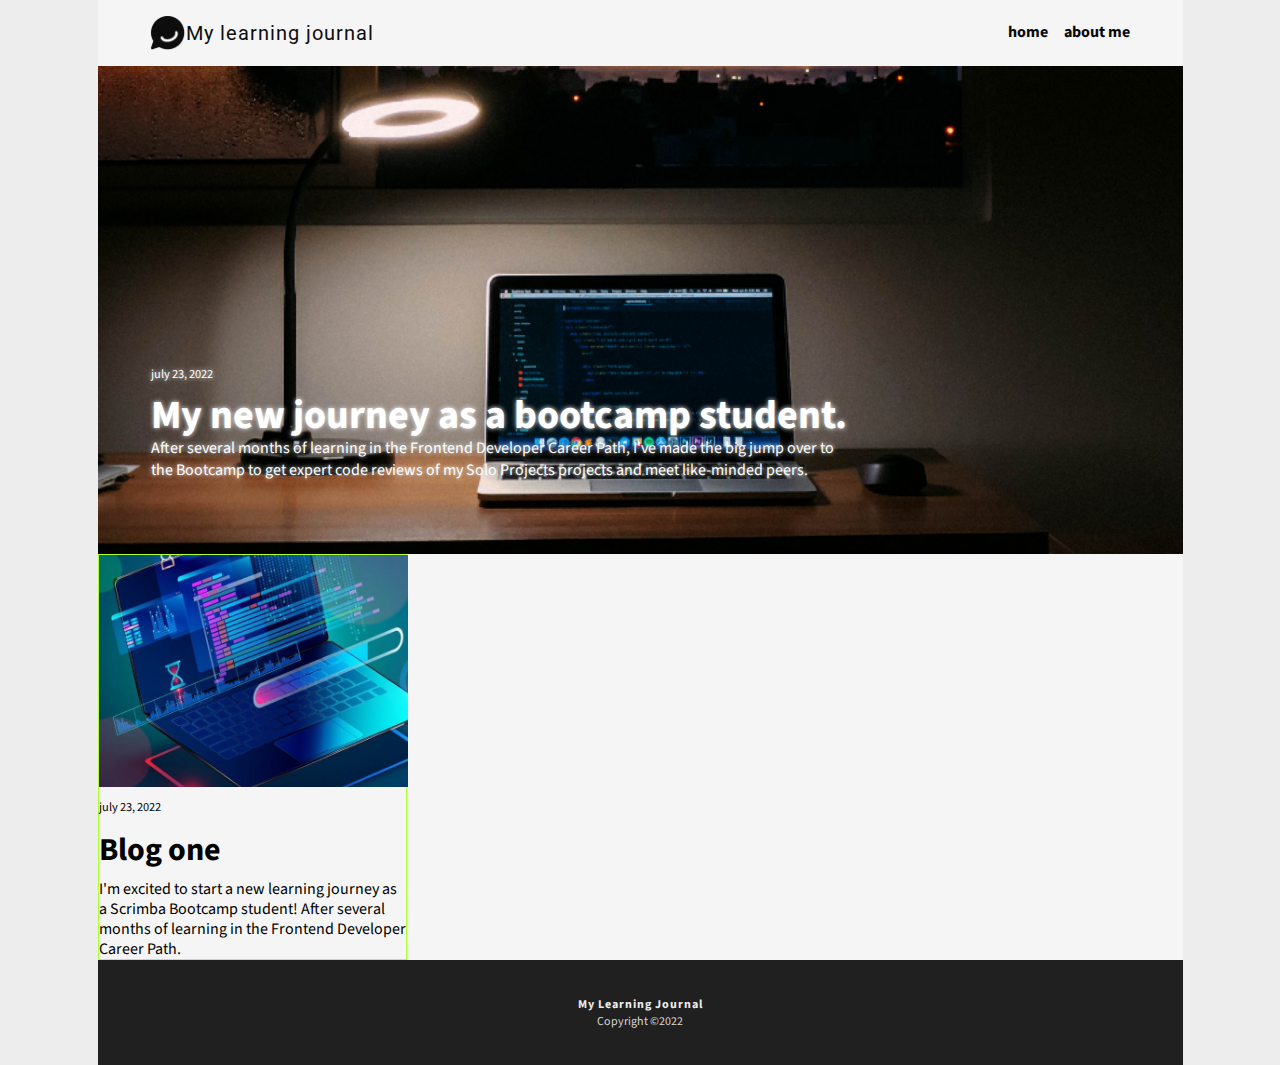
==== index.html @ 1aa3959c "added the necessary part design." ====
<!DOCTYPE html>
<html lang="en">
<head>
    <meta charset="UTF-8">
    <meta http-equiv="X-UA-Compatible" content="IE=edge">
    <meta name="viewport" content="width=device-width, initial-scale=1.0">
    <!-- googel fonts -->
    <link rel="preconnect" href="https://fonts.googleapis.com"><link rel="preconnect" href="https://fonts.gstatic.com" crossorigin><link href="https://fonts.googleapis.com/css2?family=Roboto:wght@700&family=Source+Sans+Pro:wght@400;700&display=swap" rel="stylesheet">
    <!-- css link -->
    <link rel="stylesheet" href="index.css">
    <title>Learning Journal</title>
</head>
<body>
    <div class="container">

        <header>
            <div class="title">
                <img class="chat" src="images/chat.png" alt="message icon">
            <p class="chat-p">My learning journal</p>
            </div>

            <nav>
                <ul>
                    <li><a href="#">home</a></li>
                    <li><a href="#">about me</a></li>
                </ul>
            </nav>
        </header>

        <main>
            <section class="top">
                <div class="main-img">
                    <div class="short-description">
                        <div class="date">july 23, 2022</div>
                        <h2>My new journey as a bootcamp student.</h2>
                        <p>After several months of learning in the Frontend Developer Career Path, I've made the big jump over to the Bootcamp to get expert code reviews of my Solo Projects projects and meet like-minded peers.</p>
                    </div>
                </div>
            </section>

            <section class="bottom">
                <div class="grid">
                    <article>
                        <div class="card">
                            <h4>Blog one</h4>
                            <p class="details">
                                I'm excited to start a new learning journey as a Scrimba Bootcamp student! After several months of learning in the Frontend Developer Career Path.
                            </p>
                            <img class="card-img" src="images/blog-one.jpg" alt="">
                            <p class="date">july 23, 2022</p>
                        </div>
                    </article>
                </div>
            </section>
        </main>

        <footer>
            <p class="footer-p">My Learning Journal</p>
            <p class="copyright">Copyright ©2022</p>
        </footer>
    </div>
</body>
</html>
---- index.css ----
*, ::before, ::after{
    margin: 0;
    padding: 0;
    box-sizing: border-box;
}

body{
    font-family: 'Source Sans Pro', sans-serif;
    background-color: rgb(237, 237, 237);
}

img{
    width: 100%;
}

.chat{
    width: 34.25px;
    height: 34.25px;
}

.container{
    max-width: 1085px;
    margin: 0 auto;
    background-color: whitesmoke;
}

/* ==================
      typography 
   ==================*/
.chat-p{
    font-family: 'Roboto', sans-serif;
    font-size: 1.2525rem;
    letter-spacing: 1px;
    color: #0E0E0E;
}

nav ul li a {
    text-decoration: none;
    font-size: 1rem;
    color: #090909;
    font-weight: 700;
    line-height: 2em;
}
h4 {
    font-size: 2em;
    font-weight: 700;
    margin-bottom: .2em;
}
.details{
    font-size: 1em;
    line-height: 20px;
}

h2{
    font-size: 40px;
    font-weight: 700;
    line-height: 43.28px;
}

.footer-p{
    color: #ECECEC;
    font-size: 12px;
    font-weight: 700;
    letter-spacing: 1px;
}

.copyright{
    color: #D7D7D7;
    font-size: 12px;
}


/* ==================
        header
   ================== */
header{
    display: flex; 
    justify-content: space-between;
    margin: 0 3.3125em;
    padding: 1em 0;
    /* border: 1px solid red; */
}

.title{
    display: flex;
    align-items: center;
    gap: .1em;
}

nav ul {
    display: flex;
    gap: 1em;
    list-style: none;
}

/* ==================
      top section 
   ==================*/
.main-img{
    background-image: url("images/main-blog.png");
    width: 100%;
    height: 488px;
    background-repeat: no-repeat;
    background-size: cover;
    background-position: center;
}


/* ==================
        article
   ================== */
.card{
    display: flex;
    flex-direction: column;
    width: 309px;
    border: 1px solid greenyellow;
}

.card-img{
    order: -2;
    width: 309px;
    height: 232px;
    object-fit: cover;
}
.date{
    order: -1;
    font-size: 0.775em;
    margin: 0.875em 0;
}

/* ====================
    short-description 
   ====================*/
.short-description{
    color: #FFFFFF;
    text-shadow: 0px 0px 5px rgb(248, 248, 247);
    width: 750px;
    padding: 288px 0 0 53px;
}   

/* ==================
        footer 
   ==================*/
footer{
    display: flex;
    flex-direction: column;
    align-items: center;
    justify-content: center;

    background: #202020;
    height: 105px;
}
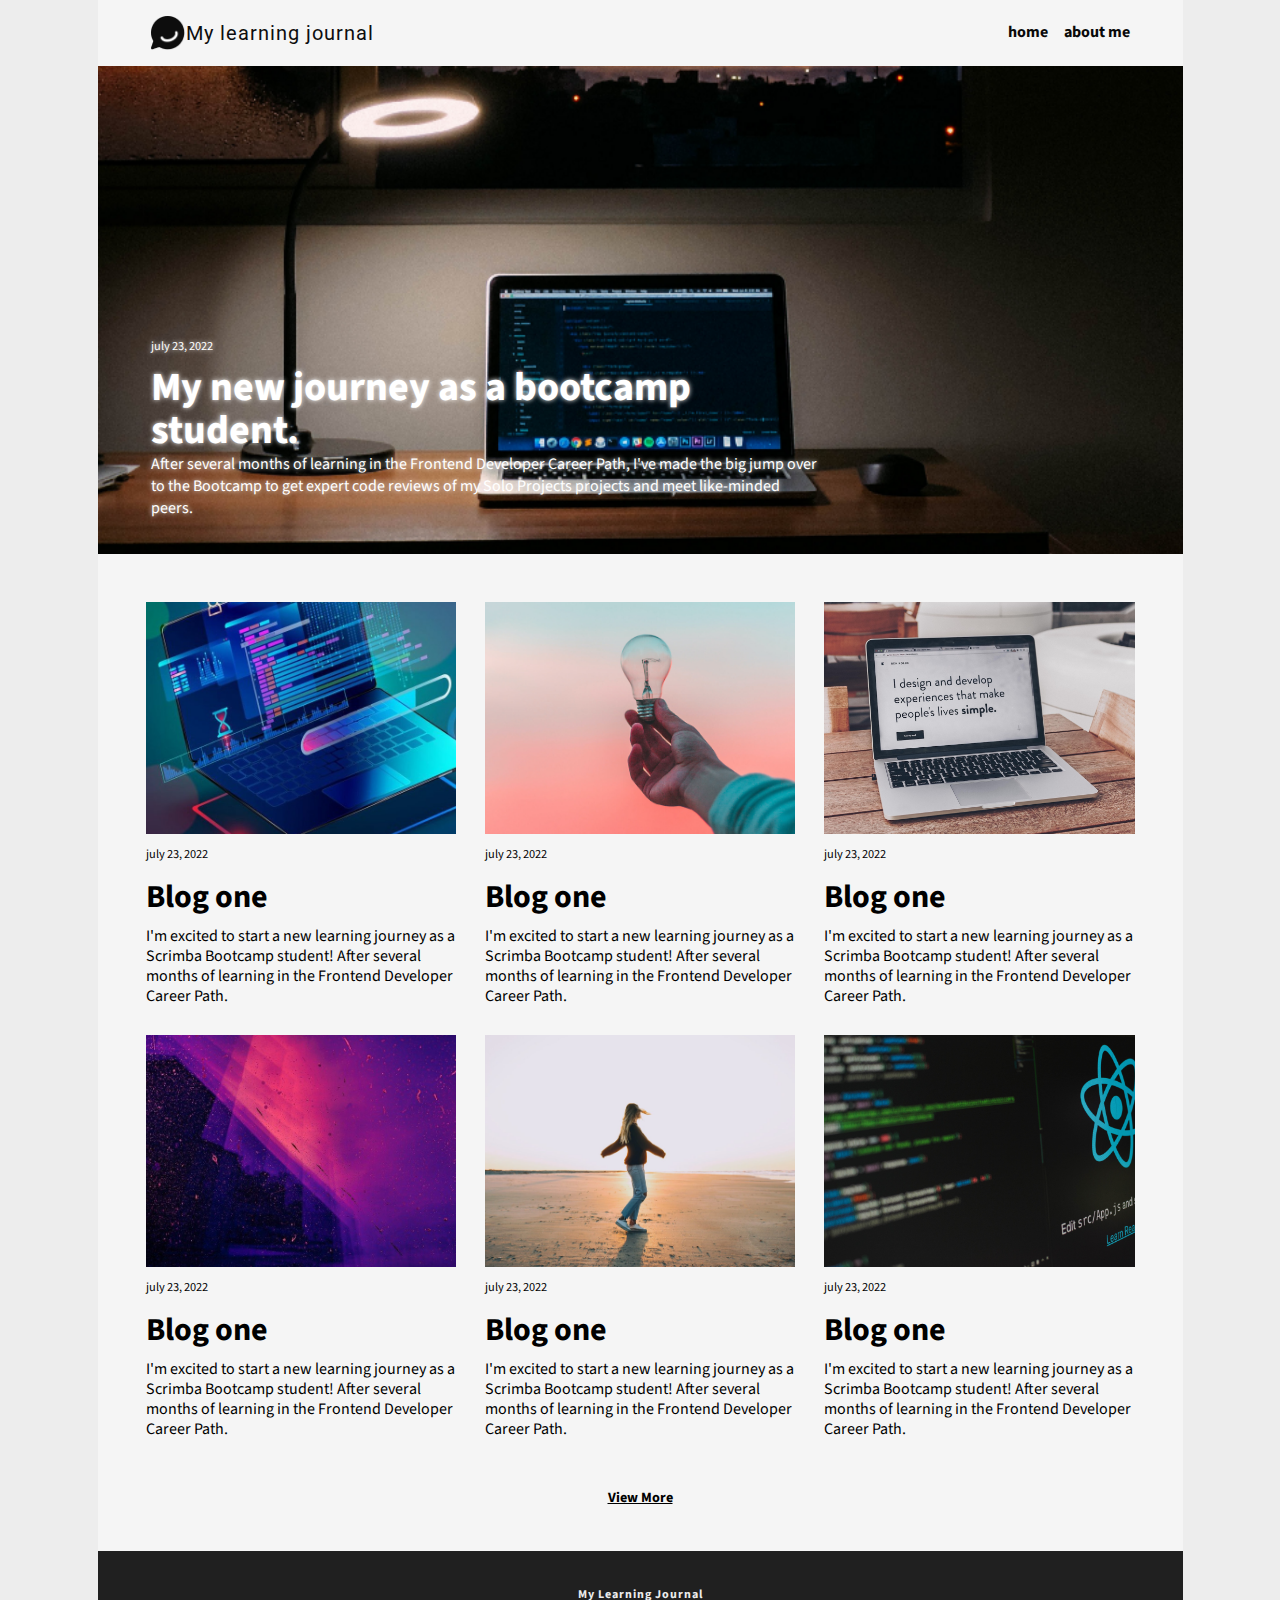
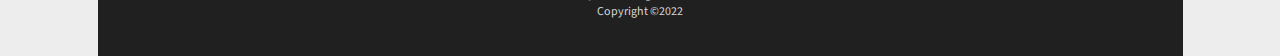
==== commit 357c420e: "added and design the blog page" ====
--- a/index.html
+++ b/index.html
@@ -22,7 +22,7 @@
             <nav>
                 <ul>
                     <li><a href="#">home</a></li>
-                    <li><a href="#">about me</a></li>
+                    <li><a href="blog.html">about me</a></li>
                 </ul>
             </nav>
         </header>
@@ -49,9 +49,57 @@
                             <img class="card-img" src="images/blog-one.jpg" alt="">
                             <p class="date">july 23, 2022</p>
                         </div>
+
+                        <div class="card">
+                            <h4>Blog one</h4>
+                            <p class="details">
+                                I'm excited to start a new learning journey as a Scrimba Bootcamp student! After several months of learning in the Frontend Developer Career Path.
+                            </p>
+                            <img class="card-img" src="images/light-bulb.jpg" alt="">
+                            <p class="date">july 23, 2022</p>
+                        </div>
+
+                        <div class="card">
+                            <h4>Blog one</h4>
+                            <p class="details">
+                                I'm excited to start a new learning journey as a Scrimba Bootcamp student! After several months of learning in the Frontend Developer Career Path.
+                            </p>
+                            <img class="card-img" src="images/blog-three.jpg" alt="">
+                            <p class="date">july 23, 2022</p>
+                        </div>
+
+                        <div class="card">
+                            <h4>Blog one</h4>
+                            <p class="details">
+                                I'm excited to start a new learning journey as a Scrimba Bootcamp student! After several months of learning in the Frontend Developer Career Path.
+                            </p>
+                            <img class="card-img" src="images/blog-four.jpeg" alt="">
+                            <p class="date">july 23, 2022</p>
+                        </div>
+
+                        <div class="card">
+                            <h4>Blog one</h4>
+                            <p class="details">
+                                I'm excited to start a new learning journey as a Scrimba Bootcamp student! After several months of learning in the Frontend Developer Career Path.
+                            </p>
+                            <img class="card-img" src="images/blog-five.jpg" alt="">
+                            <p class="date">july 23, 2022</p>
+                        </div>
+
+                        <div class="card">
+                            <h4>Blog one</h4>
+                            <p class="details">
+                                I'm excited to start a new learning journey as a Scrimba Bootcamp student! After several months of learning in the Frontend Developer Career Path.
+                            </p>
+                            <img class="card-img" src="images/blog-six.jpg" alt="">
+                            <p class="date">july 23, 2022</p>
+                        </div>
                     </article>
+                    <a class="view-more" href="#">View More</a>
                 </div>
             </section>
+
+            
         </main>
 
         <footer>
--- a/index.css
+++ b/index.css
@@ -52,10 +52,30 @@
 }
 
 h2{
-    font-size: 40px;
+    font-size: 32px;
     font-weight: 700;
     line-height: 43.28px;
 }
+
+.view-more{
+    display: block;
+    text-align: center;
+    font-size: 0.885625em;
+    font-weight: 700;
+    color: #000000;
+    margin-bottom: 2em;
+}
+
+@media (min-width: 625px){
+    h2{
+        font-size: 40px;
+    }
+
+    .view-more{
+        margin-bottom: 3em;
+    }
+}
+
 
 .footer-p{
     color: #ECECEC;
@@ -68,7 +88,6 @@
     color: #D7D7D7;
     font-size: 12px;
 }
-
 
 /* ==================
         header
@@ -78,7 +97,6 @@
     justify-content: space-between;
     margin: 0 3.3125em;
     padding: 1em 0;
-    /* border: 1px solid red; */
 }
 
 .title{
@@ -109,16 +127,33 @@
 /* ==================
         article
    ================== */
+article{
+    display: grid;
+    grid-template-columns: repeat( auto-fit, minmax(250px, 1fr) );
+    justify-items: center;
+    gap: 1.8em;
+    padding: 1.5em;
+}
+@media (min-width: 625px){
+    article{
+        padding: 2em;
+    }
+}
+@media (min-width: 825px){
+    article{
+        padding: 3em;
+    }
+}
+
 .card{
     display: flex;
     flex-direction: column;
-    width: 309px;
-    border: 1px solid greenyellow;
+    max-width: 480px;
 }
 
 .card-img{
     order: -2;
-    width: 309px;
+    max-width: 480px;
     height: 232px;
     object-fit: cover;
 }
@@ -134,9 +169,20 @@
 .short-description{
     color: #FFFFFF;
     text-shadow: 0px 0px 5px rgb(248, 248, 247);
-    width: 750px;
-    padding: 288px 0 0 53px;
+    max-width: 450px;
+    padding: 250px 0 0 23px;
 }   
+@media (min-width: 625px){
+    .short-description{
+        max-width: 580px;
+        padding: 260px 0 0 53px;
+    }
+}
+@media (min-width: 825px){
+    .short-description{
+        max-width: 720px;
+    }
+}
 
 /* ==================
         footer 
@@ -149,4 +195,53 @@
 
     background: #202020;
     height: 105px;
-}   +}   
+
+
+
+
+/* =======================================
+            blog.html page
+   =======================================*/
+
+/*  typography  */
+.view-full-article h1 {
+    font-size: 2rem;
+    font-weight: 700;
+    color: #151515;
+    width: 90%;
+    margin: .5em auto;
+}   
+
+.view-full-article p,
+h3{
+    width: 90%;
+    margin: 1em auto;
+}
+
+.view-full-article img{
+    margin: 1.5em 0;
+    display: block;
+}
+
+.view-full-article{
+    background-color: #fafafa;
+    padding: 1em 0;
+    /* border: 1px solid black; */
+}
+
+.recent h3{
+    text-align: center;
+    margin: .3em auto;
+}
+
+@media (min-width: 625px){
+    .view-full-article h1 {
+        font-size: 2.25rem;
+    }
+
+    .view-full-article h3,
+    .recent h3{
+        font-size: 1.5rem;
+    }  
+}
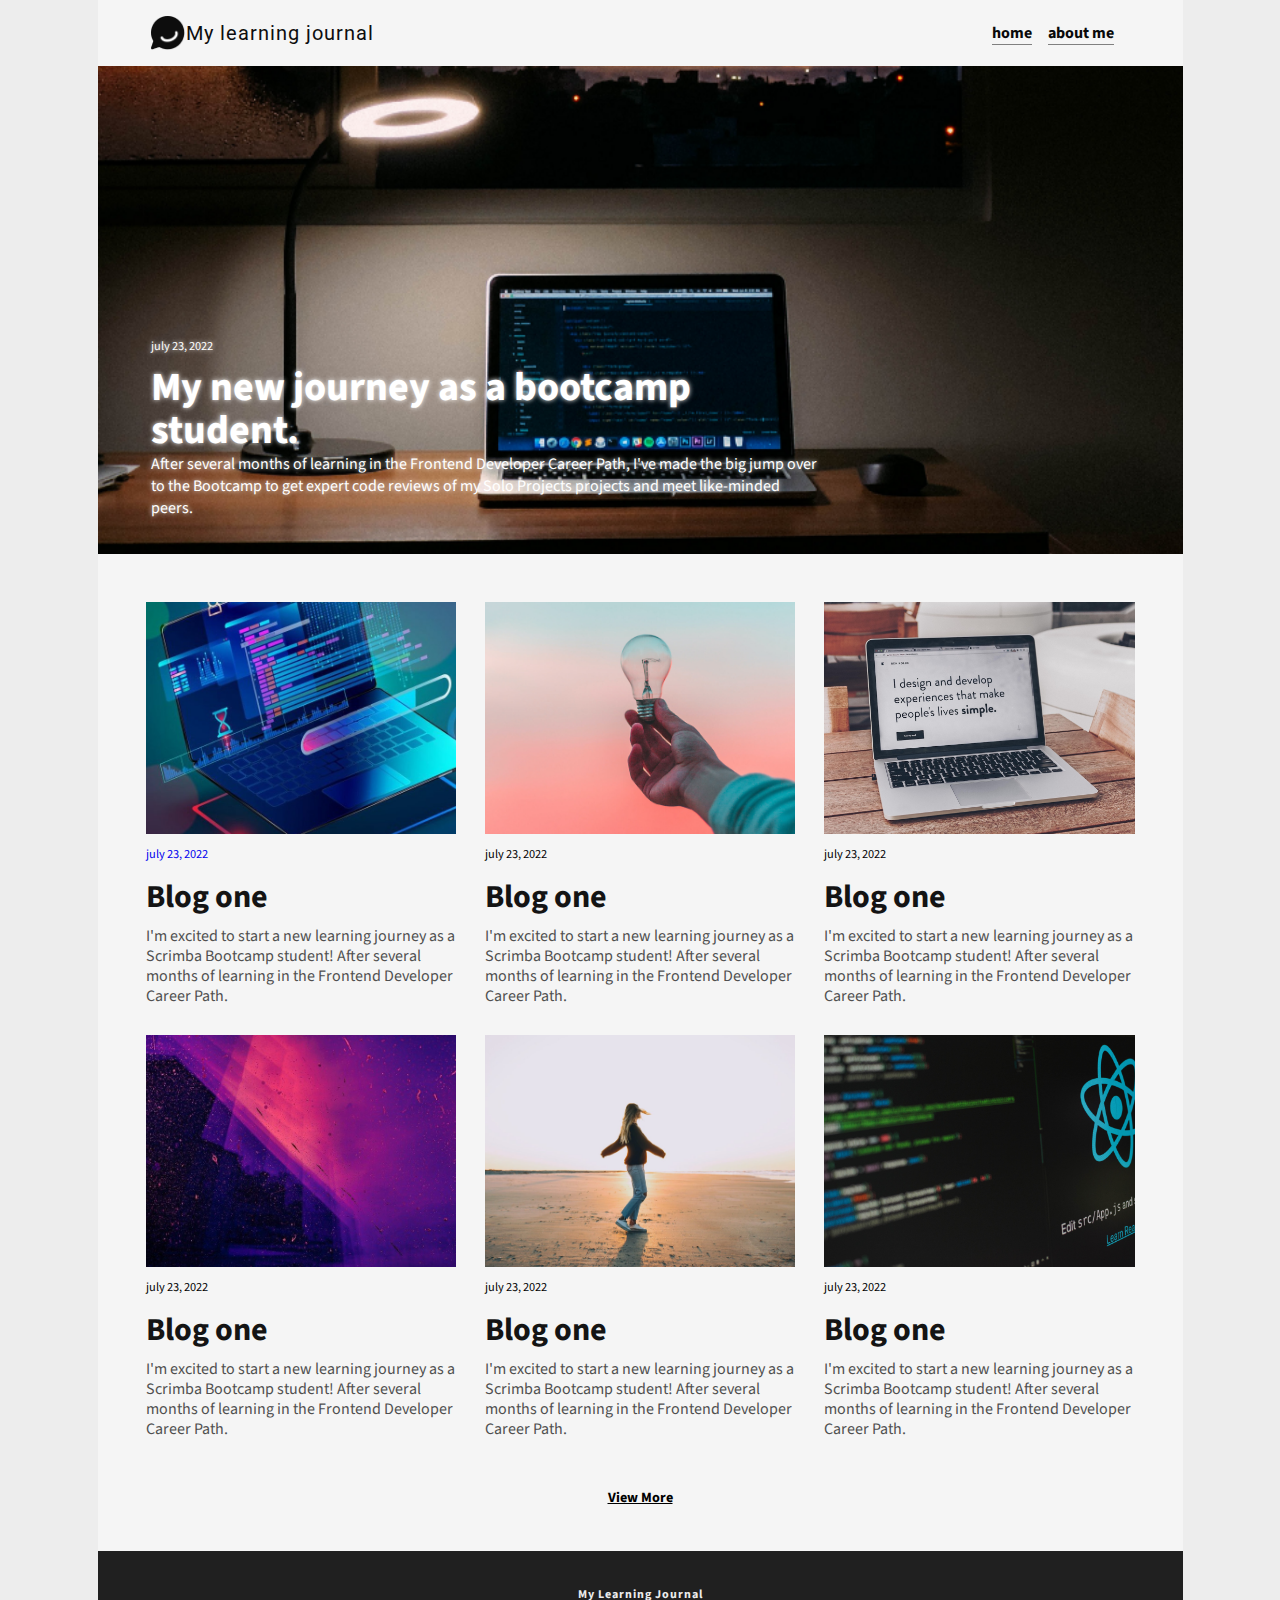
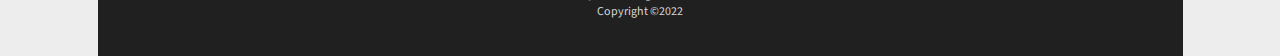
==== commit c0b6bde6: "update index.css" ====
--- a/index.html
+++ b/index.html
@@ -1,28 +1,39 @@
 <!DOCTYPE html>
 <html lang="en">
+
 <head>
     <meta charset="UTF-8">
     <meta http-equiv="X-UA-Compatible" content="IE=edge">
     <meta name="viewport" content="width=device-width, initial-scale=1.0">
     <!-- googel fonts -->
-    <link rel="preconnect" href="https://fonts.googleapis.com"><link rel="preconnect" href="https://fonts.gstatic.com" crossorigin><link href="https://fonts.googleapis.com/css2?family=Roboto:wght@700&family=Source+Sans+Pro:wght@400;700&display=swap" rel="stylesheet">
+    <link rel="preconnect" href="https://fonts.googleapis.com">
+    <link rel="preconnect" href="https://fonts.gstatic.com" crossorigin>
+    <link
+        href="https://fonts.googleapis.com/css2?family=Roboto:wght@700&family=Source+Sans+Pro:wght@400;700&display=swap"
+        rel="stylesheet">
+
+     <!-- font awesome -->
+     <link rel="stylesheet" href="https://cdnjs.cloudflare.com/ajax/libs/font-awesome/6.2.1/css/all.min.css" integrity="sha512-MV7K8+y+gLIBoVD59lQIYicR65iaqukzvf/nwasF0nqhPay5w/9lJmVM2hMDcnK1OnMGCdVK+iQrJ7lzPJQd1w==" crossorigin="anonymous" referrerpolicy="no-referrer" />
+
     <!-- css link -->
     <link rel="stylesheet" href="index.css">
     <title>Learning Journal</title>
 </head>
+
 <body>
     <div class="container">
 
         <header>
             <div class="title">
                 <img class="chat" src="images/chat.png" alt="message icon">
-            <p class="chat-p">My learning journal</p>
+                <p class="chat-p">My learning journal</p>
             </div>
 
             <nav>
                 <ul>
-                    <li><a href="#">home</a></li>
-                    <li><a href="blog.html">about me</a></li>
+                    <li><a href="index.html">home</a></li>
+                    <li><a href="aboutme.html">about me</a></li>
+                    <li><a href="javascript:void(0);" class="icon" id="icon"><i class="fa fa-bars"></i></a></li>
                 </ul>
             </nav>
         </header>
@@ -33,7 +44,9 @@
                     <div class="short-description">
                         <div class="date">july 23, 2022</div>
                         <h2>My new journey as a bootcamp student.</h2>
-                        <p>After several months of learning in the Frontend Developer Career Path, I've made the big jump over to the Bootcamp to get expert code reviews of my Solo Projects projects and meet like-minded peers.</p>
+                        <p>After several months of learning in the Frontend Developer Career Path, I've made the big
+                            jump over to the Bootcamp to get expert code reviews of my Solo Projects projects and meet
+                            like-minded peers.</p>
                     </div>
                 </div>
             </section>
@@ -41,19 +54,23 @@
             <section class="bottom">
                 <div class="grid">
                     <article>
-                        <div class="card">
-                            <h4>Blog one</h4>
-                            <p class="details">
-                                I'm excited to start a new learning journey as a Scrimba Bootcamp student! After several months of learning in the Frontend Developer Career Path.
-                            </p>
-                            <img class="card-img" src="images/blog-one.jpg" alt="">
-                            <p class="date">july 23, 2022</p>
-                        </div>
+                        <a class="full-article-link" href="blog.html">
+                            <div class="card">
+                                <h4>Blog one</h4>
+                                <p class="details">
+                                    I'm excited to start a new learning journey as a Scrimba Bootcamp student! After
+                                    several months of learning in the Frontend Developer Career Path.
+                                </p>
+                                <img class="card-img" src="images/blog-one.jpg" alt="">
+                                <p class="date">july 23, 2022</p>
+                            </div>
+                        </a>
 
                         <div class="card">
                             <h4>Blog one</h4>
                             <p class="details">
-                                I'm excited to start a new learning journey as a Scrimba Bootcamp student! After several months of learning in the Frontend Developer Career Path.
+                                I'm excited to start a new learning journey as a Scrimba Bootcamp student! After several
+                                months of learning in the Frontend Developer Career Path.
                             </p>
                             <img class="card-img" src="images/light-bulb.jpg" alt="">
                             <p class="date">july 23, 2022</p>
@@ -62,7 +79,8 @@
                         <div class="card">
                             <h4>Blog one</h4>
                             <p class="details">
-                                I'm excited to start a new learning journey as a Scrimba Bootcamp student! After several months of learning in the Frontend Developer Career Path.
+                                I'm excited to start a new learning journey as a Scrimba Bootcamp student! After several
+                                months of learning in the Frontend Developer Career Path.
                             </p>
                             <img class="card-img" src="images/blog-three.jpg" alt="">
                             <p class="date">july 23, 2022</p>
@@ -71,7 +89,8 @@
                         <div class="card">
                             <h4>Blog one</h4>
                             <p class="details">
-                                I'm excited to start a new learning journey as a Scrimba Bootcamp student! After several months of learning in the Frontend Developer Career Path.
+                                I'm excited to start a new learning journey as a Scrimba Bootcamp student! After several
+                                months of learning in the Frontend Developer Career Path.
                             </p>
                             <img class="card-img" src="images/blog-four.jpeg" alt="">
                             <p class="date">july 23, 2022</p>
@@ -80,7 +99,8 @@
                         <div class="card">
                             <h4>Blog one</h4>
                             <p class="details">
-                                I'm excited to start a new learning journey as a Scrimba Bootcamp student! After several months of learning in the Frontend Developer Career Path.
+                                I'm excited to start a new learning journey as a Scrimba Bootcamp student! After several
+                                months of learning in the Frontend Developer Career Path.
                             </p>
                             <img class="card-img" src="images/blog-five.jpg" alt="">
                             <p class="date">july 23, 2022</p>
@@ -89,7 +109,8 @@
                         <div class="card">
                             <h4>Blog one</h4>
                             <p class="details">
-                                I'm excited to start a new learning journey as a Scrimba Bootcamp student! After several months of learning in the Frontend Developer Career Path.
+                                I'm excited to start a new learning journey as a Scrimba Bootcamp student! After several
+                                months of learning in the Frontend Developer Career Path.
                             </p>
                             <img class="card-img" src="images/blog-six.jpg" alt="">
                             <p class="date">july 23, 2022</p>
@@ -99,7 +120,7 @@
                 </div>
             </section>
 
-            
+
         </main>
 
         <footer>
@@ -108,4 +129,5 @@
         </footer>
     </div>
 </body>
+
 </html>--- a/index.css
+++ b/index.css
@@ -1,24 +1,26 @@
-*, ::before, ::after{
+*,
+::before,
+::after {
     margin: 0;
     padding: 0;
     box-sizing: border-box;
 }
 
-body{
+body {
     font-family: 'Source Sans Pro', sans-serif;
     background-color: rgb(237, 237, 237);
 }
 
-img{
+img {
     width: 100%;
 }
 
-.chat{
+.chat {
     width: 34.25px;
     height: 34.25px;
 }
 
-.container{
+.container {
     max-width: 1085px;
     margin: 0 auto;
     background-color: whitesmoke;
@@ -27,94 +29,145 @@
 /* ==================
       typography 
    ==================*/
-.chat-p{
+.chat-p {
     font-family: 'Roboto', sans-serif;
     font-size: 1.2525rem;
     letter-spacing: 1px;
     color: #0E0E0E;
 }
 
+h4 {
+    color: #141414;
+    font-size: 2em;
+    font-weight: 700;
+    margin-bottom: .2em;
+}
+
+.details {
+    color: #505050;
+    font-size: 1em;
+    line-height: 20px;
+}
+
+.date {
+    order: -1;
+    font-size: 0.775em;
+    margin: 0.875em 0;
+}
+
+h2 {
+    font-size: 32px;
+    font-weight: 700;
+    line-height: 43.28px;
+}
+
+.view-more {
+    display: block;
+    text-align: center;
+    font-size: 0.885625em;
+    font-weight: 700;
+    color: #000000;
+    margin-bottom: 2em;
+}
+
+@media (min-width: 625px) {
+    h2 {
+        font-size: 40px;
+    }
+
+    .view-more {
+        margin-bottom: 3em;
+    }
+}
+
+.full-article-link {
+    text-decoration: none;
+}
+
+
+.footer-p {
+    color: #ECECEC;
+    font-size: 12px;
+    font-weight: 700;
+    letter-spacing: 1px;
+}
+
+.copyright {
+    color: #D7D7D7;
+    font-size: 12px;
+}
+
+/* ==================
+        header
+   ================== */
+header {
+    display: flex;
+    flex-direction: column;
+    align-items: center;
+    margin: 0 3.3125em;
+    padding: 1em 0;
+}
+
+.title {
+    display: flex;
+    align-items: center;
+    gap: .1em;
+    align-self: flex-start;
+    padding-bottom: 1em;
+    margin-bottom: 1em;
+    border-bottom: 1px solid black;
+    width: 100%;
+}
+
+nav ul {
+    display: flex;
+    flex-direction: column;
+    align-items: center;
+    gap: 1em;
+    list-style: none;
+}
+
 nav ul li a {
     text-decoration: none;
     font-size: 1rem;
     color: #090909;
     font-weight: 700;
-    line-height: 2em;
-}
-h4 {
-    font-size: 2em;
-    font-weight: 700;
-    margin-bottom: .2em;
-}
-.details{
-    font-size: 1em;
-    line-height: 20px;
-}
-
-h2{
-    font-size: 32px;
-    font-weight: 700;
-    line-height: 43.28px;
-}
-
-.view-more{
-    display: block;
-    text-align: center;
-    font-size: 0.885625em;
-    font-weight: 700;
-    color: #000000;
-    margin-bottom: 2em;
-}
-
-@media (min-width: 625px){
-    h2{
-        font-size: 40px;
-    }
-
-    .view-more{
-        margin-bottom: 3em;
-    }
-}
-
-
-.footer-p{
-    color: #ECECEC;
-    font-size: 12px;
-    font-weight: 700;
-    letter-spacing: 1px;
-}
-
-.copyright{
-    color: #D7D7D7;
-    font-size: 12px;
-}
-
-/* ==================
-        header
-   ================== */
-header{
-    display: flex; 
-    justify-content: space-between;
-    margin: 0 3.3125em;
-    padding: 1em 0;
-}
-
-.title{
-    display: flex;
-    align-items: center;
-    gap: .1em;
-}
-
-nav ul {
-    display: flex;
-    gap: 1em;
-    list-style: none;
+    border-bottom: 1px solid gray;
+}
+
+nav ul li a:hover,
+nav ul li a:focus{
+    color: blue;
+}
+
+.icon{
+    display: none;
+}
+
+@media (min-width: 625px) {
+
+    header {
+        align-items: center;
+        justify-content: space-between;
+        flex-direction: row;
+    }
+
+    nav ul {
+        flex-direction: row;
+    }
+
+    .title {
+        width: 50%;
+        padding-bottom: 0;
+        border-bottom: none;
+        margin-bottom: 0;
+    }
 }
 
 /* ==================
       top section 
    ==================*/
-.main-img{
+.main-img {
     background-image: url("images/main-blog.png");
     width: 100%;
     height: 488px;
@@ -127,59 +180,58 @@
 /* ==================
         article
    ================== */
-article{
+article {
     display: grid;
-    grid-template-columns: repeat( auto-fit, minmax(250px, 1fr) );
+    grid-template-columns: repeat(auto-fit, minmax(250px, 1fr));
     justify-items: center;
     gap: 1.8em;
     padding: 1.5em;
 }
-@media (min-width: 625px){
-    article{
+
+@media (min-width: 625px) {
+    article {
         padding: 2em;
     }
 }
-@media (min-width: 825px){
-    article{
+
+@media (min-width: 825px) {
+    article {
         padding: 3em;
     }
 }
 
-.card{
+.card {
     display: flex;
     flex-direction: column;
     max-width: 480px;
 }
 
-.card-img{
+.card-img {
     order: -2;
     max-width: 480px;
     height: 232px;
     object-fit: cover;
 }
-.date{
-    order: -1;
-    font-size: 0.775em;
-    margin: 0.875em 0;
-}
 
 /* ====================
     short-description 
    ====================*/
-.short-description{
+.short-description {
     color: #FFFFFF;
     text-shadow: 0px 0px 5px rgb(248, 248, 247);
     max-width: 450px;
     padding: 250px 0 0 23px;
-}   
-@media (min-width: 625px){
-    .short-description{
+}
+
+@media (min-width: 625px) {
+    .short-description {
         max-width: 580px;
         padding: 260px 0 0 53px;
     }
 }
-@media (min-width: 825px){
-    .short-description{
+
+@media (min-width: 825px) {
+    .short-description {
         max-width: 720px;
     }
 }
@@ -187,7 +239,7 @@
 /* ==================
         footer 
    ==================*/
-footer{
+footer {
     display: flex;
     flex-direction: column;
     align-items: center;
@@ -195,7 +247,7 @@
 
     background: #202020;
     height: 105px;
-}   
+}
 
 
 
@@ -211,37 +263,109 @@
     color: #151515;
     width: 90%;
     margin: .5em auto;
-}   
+}
 
 .view-full-article p,
-h3{
+.view-full-article h3 {
     width: 90%;
     margin: 1em auto;
 }
 
-.view-full-article img{
-    margin: 1.5em 0;
-    display: block;
-}
-
-.view-full-article{
+.view-full-article {
     background-color: #fafafa;
     padding: 1em 0;
     /* border: 1px solid black; */
 }
 
-.recent h3{
+.recent h3 {
     text-align: center;
     margin: .3em auto;
 }
 
-@media (min-width: 625px){
+/* typography end */
+
+.view-full-article img {
+    margin: 1.5em 0;
+    display: block;
+    width: 100%;
+    max-height: 400px;
+    object-fit: cover;
+}
+
+@media (min-width: 625px) {
     .view-full-article h1 {
         font-size: 2.25rem;
     }
 
     .view-full-article h3,
-    .recent h3{
+    .recent h3 {
         font-size: 1.5rem;
-    }  
-}
+    }
+
+    .view-full-article img {
+        max-height: 500px;
+    }
+}
+
+
+
+
+
+/* =======================================
+            aboutme.html page
+   =======================================*/
+
+.about-me img {
+    width: 182px;
+    height: 182px;
+    border-radius: 50%;
+    order: -1;
+}
+
+.about-me-intro {
+    display: flex;
+    flex-direction: column;
+    padding: 1.5em 0;
+}
+
+/*  typography  */
+
+.about-me-intro h1 {
+    font-size: 2.1775rem;
+    font-weight: 700;
+    margin-bottom: .3em;
+}
+
+.about-me-detail {
+    padding-bottom: 1em;
+}
+
+.about-me-detail h3 {
+    margin-top: 1.5em;
+}
+
+.about-me-detail p {
+    margin-top: 1.5em;
+}
+
+.about-me-intro,
+.about-me-detail {
+    width: 90%;
+    margin: 0 auto;
+}
+
+/* typography end */
+
+@media (min-width: 625px) {
+    .about-me-intro {
+        flex-direction: row;
+        justify-content: center;
+        align-items: center;
+        gap: 1em;
+    }
+
+    .about-me-intro h1 {
+        font-size: 2.25rem;
+        margin-bottom: .1em;
+    }
+}